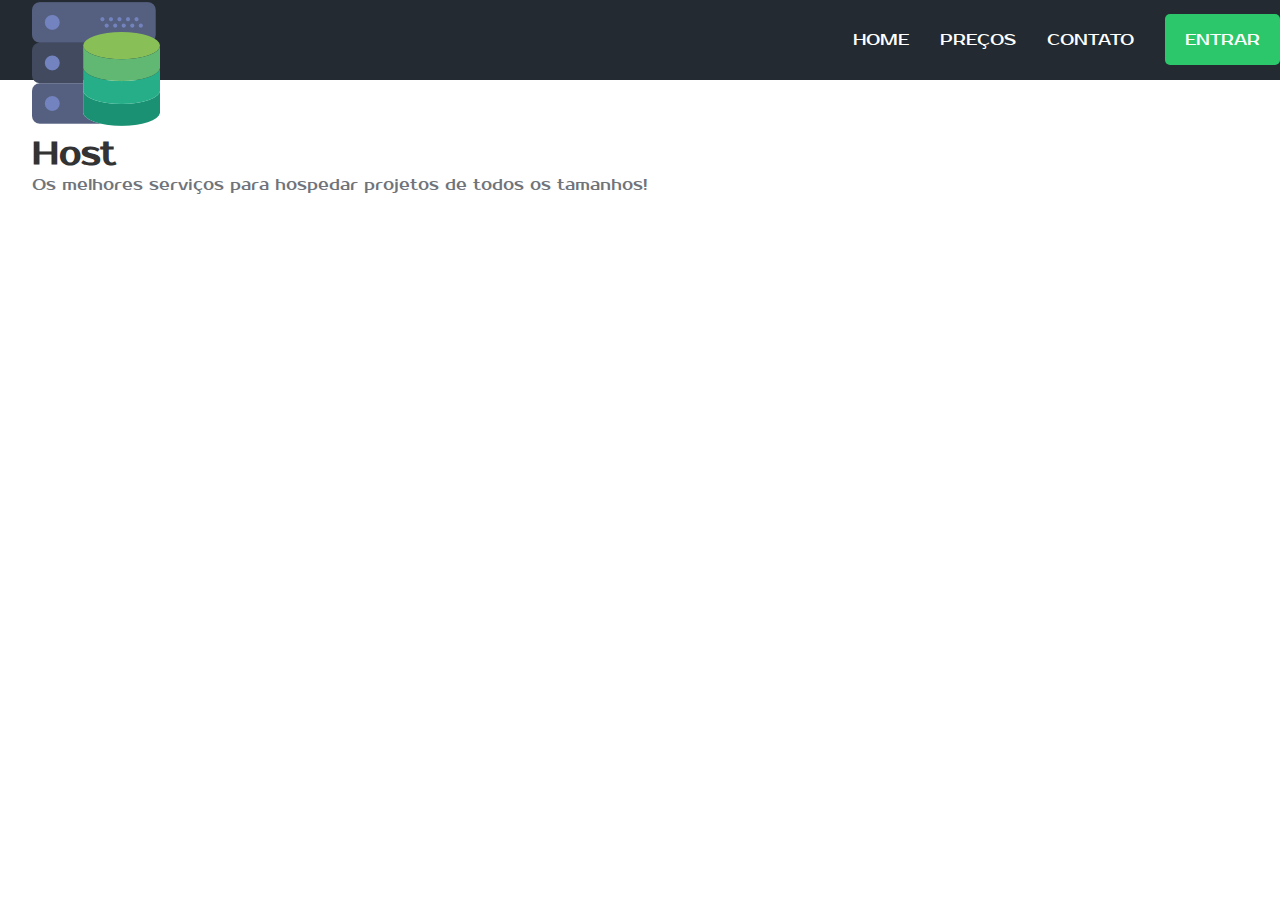
==== Projetos/3 - responsividade/index.html @ a3c9c607 "Início HTML (nav e banner) e CSS (estilo geral e nav)" ====
<!DOCTYPE html>
<html lang="en">
<head>
    <meta charset="UTF-8">
    <meta http-equiv="X-UA-Compatible" content="IE=edge">
    <meta name="viewport" content="width=device-width, initial-scale=1.0">
    <title>HOST</title>
    <!-- Ícones: cdnjs usando o font-awesome, uso i.fas.fa-nome-do-icone -->
    <link rel="stylesheet" href="https://cdnjs.cloudflare.com/ajax/libs/font-awesome/6.2.1/css/all.min.css" integrity="sha512-MV7K8+y+gLIBoVD59lQIYicR65iaqukzvf/nwasF0nqhPay5w/9lJmVM2hMDcnK1OnMGCdVK+iQrJ7lzPJQd1w==" crossorigin="anonymous" referrerpolicy="no-referrer" />
    <!-- Fonte -->
    <link rel="preconnect" href="https://fonts.googleapis.com"><link rel="preconnect" href="https://fonts.gstatic.com" crossorigin><link href="https://fonts.googleapis.com/css2?family=Prosto+One&display=swap" rel="stylesheet">
    <!-- Estilos -->
    <link rel="stylesheet" href="./css/style.css">
</head>
<body>
<div class="container">
    <div class="navbar-container">
        <nav>
            <a href="#">
                <img src="/Projetos/3 - responsividade/img/hdchostlogo.png" alt="Logo Host" class="log">
            </a>
            <ul class="navbar-items">
                <li>
                    <a href="#">Home</a>
                </li>
                <li>
                    <a href="#">Preços</a>
                </li>
                <li>
                    <a href="#">Contato</a>
                </li>
                <li>
                    <a href="#" class="default-btn">Entrar</a>
                </li>
            </ul>
        </nav>
        <main>
            <div class="main-banner">
                <h1>Host</h1>
                <p>Os melhores serviços para hospedar projetos de todos os tamanhos!</p>
            </div>
        </main>
    </div>
</div>

</body>
</html>
---- Projetos/3 - responsividade/css/style.css ----
/* Geral */
* {
    margin: 0;
    padding: 0;
    font-family: 'Prosto One', cursive;
    box-sizing: border-box;
}

:root {
    --title: #333;
    --paragraph: #70747A;
    --navbar-container: #232A31;
    --navbar-a: #FFF;
    --navbar-a-hover: #9A9A9A;
    --default-btn: #2CC76A;
    --default-btn-hover: #22BB5F;
    --default-btn-hover-text: #000;
}   

h1, h2, h3 {
    color: var(--title);
}

p {
    color: var(--paragraph);
}

/* Navbar */
.navbar-container {
    width: 100%;
    height: 80px;
    background-color: var(--navbar-container);
    padding: 0 2rem;
}

.nav {
    position: relative;
}

.logo {
    width: 50px;
    margin-top: 15px;
}

.navbar-items {
    position: absolute;
    right: 0;
    height: 80px;
    line-height: 80px;
    margin: 0;
    display: inline-block;
}

.navbar-items li {
    display: inline-block;
    text-transform: uppercase;
    margin-left: 25px;
}

.navbar-items a {
    color: var(--navbar-a);
    text-decoration: none;
    transition: .5s;
}

.navbar-items a:hover {
    color: var(--navbar-a-hover);
}

.default-btn {
    padding: 15px 20px;
    background-color: var(--default-btn);
    border-radius: 5px;
}

.navbar-items .default-btn:hover {
    background-color: var(--default-btn);
    color: var(--default-btn-hover-text);
}
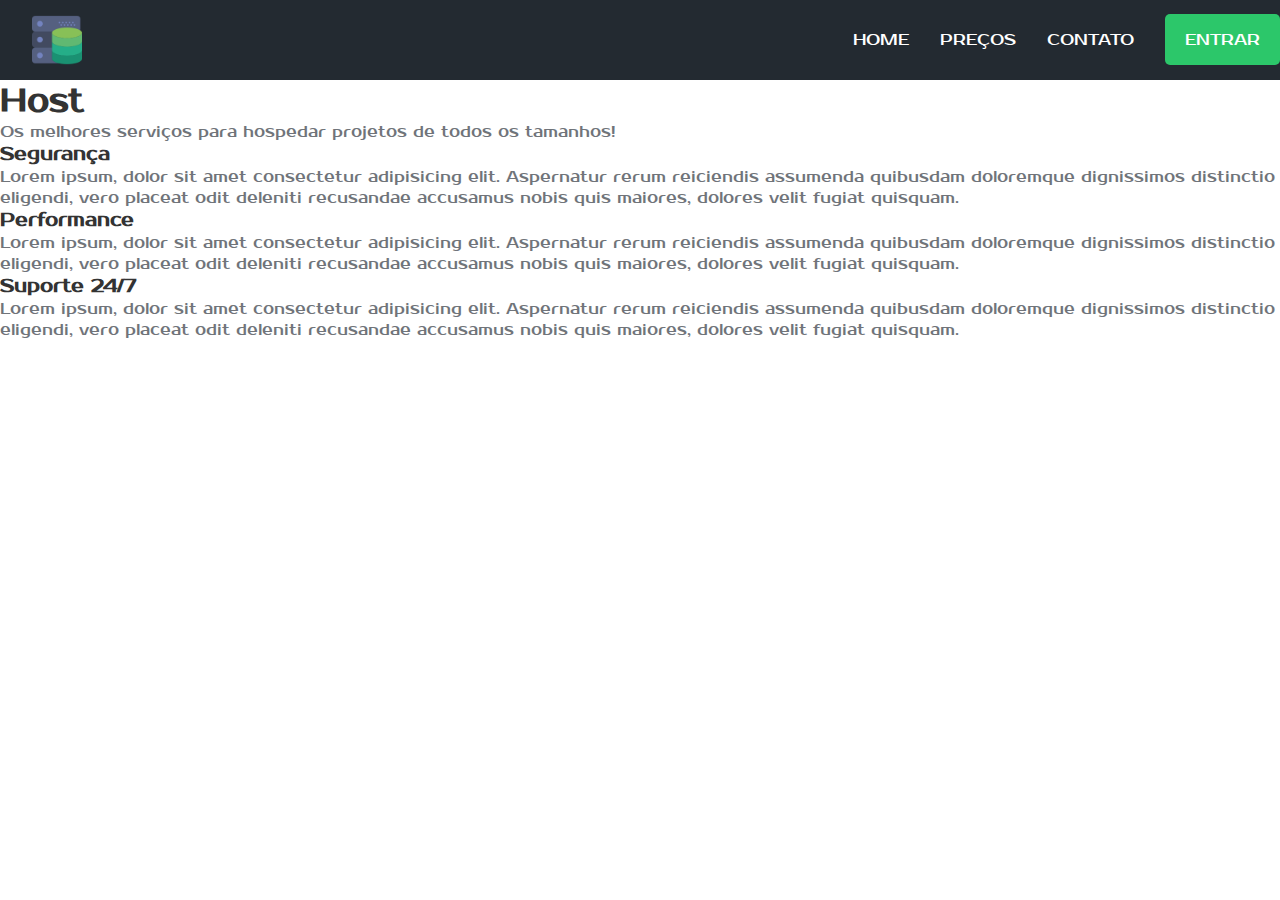
==== commit 263bfa62: "HTML para sessão benefícios" ====
--- a/Projetos/3 - responsividade/index.html
+++ b/Projetos/3 - responsividade/index.html
@@ -1,47 +1,80 @@
 <!DOCTYPE html>
 <html lang="en">
+
 <head>
     <meta charset="UTF-8">
     <meta http-equiv="X-UA-Compatible" content="IE=edge">
     <meta name="viewport" content="width=device-width, initial-scale=1.0">
     <title>HOST</title>
     <!-- Ícones: cdnjs usando o font-awesome, uso i.fas.fa-nome-do-icone -->
-    <link rel="stylesheet" href="https://cdnjs.cloudflare.com/ajax/libs/font-awesome/6.2.1/css/all.min.css" integrity="sha512-MV7K8+y+gLIBoVD59lQIYicR65iaqukzvf/nwasF0nqhPay5w/9lJmVM2hMDcnK1OnMGCdVK+iQrJ7lzPJQd1w==" crossorigin="anonymous" referrerpolicy="no-referrer" />
+    <link rel="stylesheet" href="https://cdnjs.cloudflare.com/ajax/libs/font-awesome/6.2.1/css/all.min.css"
+        integrity="sha512-MV7K8+y+gLIBoVD59lQIYicR65iaqukzvf/nwasF0nqhPay5w/9lJmVM2hMDcnK1OnMGCdVK+iQrJ7lzPJQd1w=="
+        crossorigin="anonymous" referrerpolicy="no-referrer" />
     <!-- Fonte -->
-    <link rel="preconnect" href="https://fonts.googleapis.com"><link rel="preconnect" href="https://fonts.gstatic.com" crossorigin><link href="https://fonts.googleapis.com/css2?family=Prosto+One&display=swap" rel="stylesheet">
+    <link rel="preconnect" href="https://fonts.googleapis.com">
+    <link rel="preconnect" href="https://fonts.gstatic.com" crossorigin>
+    <link href="https://fonts.googleapis.com/css2?family=Prosto+One&display=swap" rel="stylesheet">
     <!-- Estilos -->
     <link rel="stylesheet" href="./css/style.css">
 </head>
+
 <body>
-<div class="container">
-    <div class="navbar-container">
-        <nav>
-            <a href="#">
-                <img src="/Projetos/3 - responsividade/img/hdchostlogo.png" alt="Logo Host" class="log">
-            </a>
-            <ul class="navbar-items">
-                <li>
-                    <a href="#">Home</a>
-                </li>
-                <li>
-                    <a href="#">Preços</a>
-                </li>
-                <li>
-                    <a href="#">Contato</a>
-                </li>
-                <li>
-                    <a href="#" class="default-btn">Entrar</a>
-                </li>
-            </ul>
-        </nav>
+    <div class="container">
+        <div class="navbar-container">
+            <nav>
+                <a href="#">
+                    <img src="/Projetos/3 - responsividade/img/hdchostlogo.png" alt="Logo Host" class="logo">
+                </a>
+                <ul class="navbar-items">
+                    <li>
+                        <a href="#">Home</a>
+                    </li>
+                    <li>
+                        <a href="#">Preços</a>
+                    </li>
+                    <li>
+                        <a href="#">Contato</a>
+                    </li>
+                    <li>
+                        <a href="#" class="default-btn">Entrar</a>
+                    </li>
+                </ul>
+            </nav>
+        </div>
         <main>
             <div class="main-banner">
                 <h1>Host</h1>
                 <p>Os melhores serviços para hospedar projetos de todos os tamanhos!</p>
             </div>
+            <section class="services-container">
+                <ul>
+                    <li>
+                        <i class="fas fa-shield-alt"></i>
+                        <h3>Segurança</h3>
+                        <p>Lorem ipsum, dolor sit amet consectetur adipisicing elit. Aspernatur rerum reiciendis
+                            assumenda quibusdam doloremque dignissimos distinctio eligendi, vero placeat odit deleniti
+                            recusandae accusamus nobis quis maiores, dolores velit fugiat quisquam.
+                        </p>
+                    </li>
+                    <li>
+                        <i class="fas fa-rocket"></i>
+                        <h3>Performance</h3>
+                        <p>Lorem ipsum, dolor sit amet consectetur adipisicing elit. Aspernatur rerum reiciendis
+                            assumenda quibusdam doloremque dignissimos distinctio eligendi, vero placeat odit deleniti
+                            recusandae accusamus nobis quis maiores, dolores velit fugiat quisquam.
+                        </p>
+                    </li>
+                    <li>
+                        <i class="fas fa-comments"></i>
+                        <h3>Suporte 24/7</h3>
+                        <p>Lorem ipsum, dolor sit amet consectetur adipisicing elit. Aspernatur rerum reiciendis
+                            assumenda quibusdam doloremque dignissimos distinctio eligendi, vero placeat odit deleniti
+                            recusandae accusamus nobis quis maiores, dolores velit fugiat quisquam.
+                        </p>
+                    </li>
+                </ul>
+            </section>
         </main>
     </div>
-</div>
-
 </body>
 </html>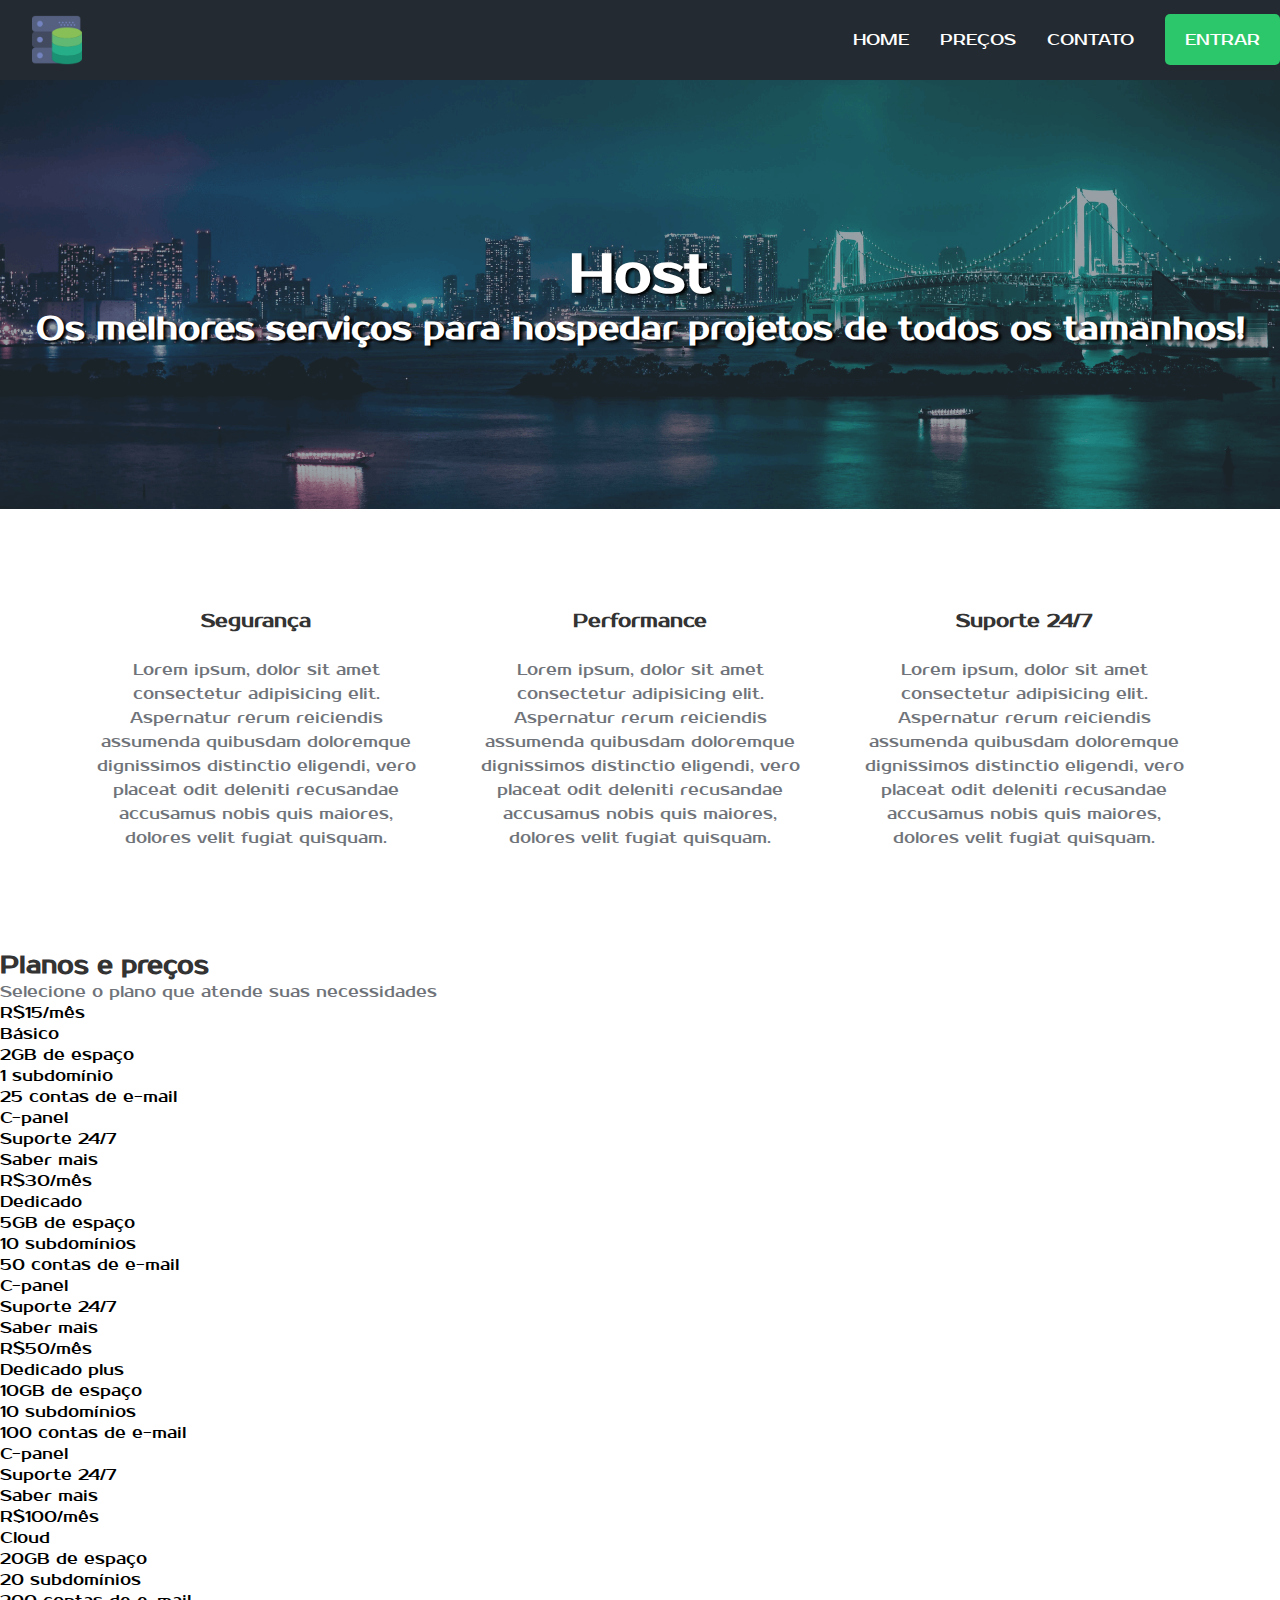
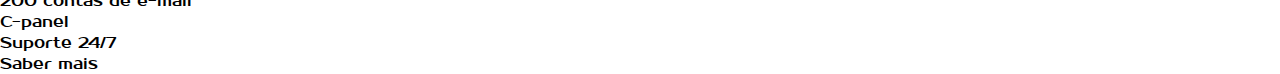
==== commit 7ef7465b: "HTML Sessão planos e preços" ====
--- a/Projetos/3 - responsividade/index.html
+++ b/Projetos/3 - responsividade/index.html
@@ -74,6 +74,60 @@
                     </li>
                 </ul>
             </section>
+            <section class="pricing-container">
+                <h2>Planos e preços</h2>
+                <p>Selecione o plano que atende suas necessidades</p>
+                <div class="plans-container">
+                    <div class="plan">
+                        <ul>
+                            <li class="price">R$15/mês</li>
+                            <li class="plan-name">Básico</li>
+                            <li>2GB de espaço</li>
+                            <li>1 subdomínio</li>
+                            <li>25 contas de e-mail</li>
+                            <li>C-panel</li>
+                            <li>Suporte 24/7</li>
+                            <li class="plan-btn">Saber mais</li>
+                        </ul>
+                    </div>
+                    <div class="plan">
+                        <ul>
+                            <li class="price">R$30/mês</li>
+                            <li class="plan-name">Dedicado</li>
+                            <li>5GB de espaço</li>
+                            <li>10 subdomínios</li>
+                            <li>50 contas de e-mail</li>
+                            <li>C-panel</li>
+                            <li>Suporte 24/7</li>
+                            <li class="plan-btn">Saber mais</li>
+                        </ul>
+                    </div>
+                    <div class="plan">
+                        <ul>
+                            <li class="price recommended">R$50/mês</li>
+                            <li class="plan-name">Dedicado plus</li>
+                            <li>10GB de espaço</li>
+                            <li>10 subdomínios</li>
+                            <li>100 contas de e-mail</li>
+                            <li>C-panel</li>
+                            <li>Suporte 24/7</li>
+                            <li class="plan-btn">Saber mais</li>
+                        </ul>
+                    </div>
+                    <div class="plan">
+                        <ul>
+                            <li class="price">R$100/mês</li>
+                            <li class="plan-name">Cloud</li>
+                            <li>20GB de espaço</li>
+                            <li>20 subdomínios</li>
+                            <li>200 contas de e-mail</li>
+                            <li>C-panel</li>
+                            <li>Suporte 24/7</li>
+                            <li class="plan-btn">Saber mais</li>
+                        </ul>
+                    </div>
+                </div>
+            </section>
         </main>
     </div>
 </body>
--- a/Projetos/3 - responsividade/css/style.css
+++ b/Projetos/3 - responsividade/css/style.css
@@ -15,9 +15,14 @@
     --default-btn: #2CC76A;
     --default-btn-hover: #22BB5F;
     --default-btn-hover-text: #000;
-}   
+    --fas-fa-shield-alt: #2CC76A;
+    --fas-fa-rocket: #EF3F29;
+    --fas-fa-comments: #EF8F29 ;
+}
 
-h1, h2, h3 {
+h1,
+h2,
+h3 {
     color: var(--title);
 }
 
@@ -76,4 +81,73 @@
 .navbar-items .default-btn:hover {
     background-color: var(--default-btn);
     color: var(--default-btn-hover-text);
-}+}
+
+/* main banner */
+.main-banner {
+    background-image: url("../img/mainbanner.png");
+    padding: 10rem 0;
+    background-size: cover;
+    background-position: center;
+}
+
+.main-banner h1,
+.main-banner p {
+    color: var(--navbar-a);
+    text-align: center;
+    font-weight: bold;
+    text-shadow: var(--default-btn-hover-text) 3px 2px 3px;
+}
+
+.main-banner h1 {
+    font-size: 54px;
+}
+
+.main-banner p {
+    font-size: 32px;
+}
+
+/* Services */
+
+.services-container {
+    padding: 5rem 0;
+}
+
+.services-container ul{
+    display: flex;
+    width: 90%;
+    margin: 0 auto;
+}
+
+.services-container li {
+    flex: 1 1 200px;
+    list-style: none;
+    text-align: center;
+    padding: 20px;
+}
+
+.fas {
+    font-size: 60px;
+    margin-bottom: 15px;
+}
+
+.fa-shield-alt {
+    color: var(--fas-fa-shield-alt);
+}
+
+.fa-rocket {
+    color: var(--fas-fa-rocket);
+}
+
+.fa-comments {
+    color: var(--fas-fa-comments);
+}
+
+.services-container h3 {
+    margin-bottom: 25px;
+}
+
+.services-container p {
+    line-height: 24px;
+}
+
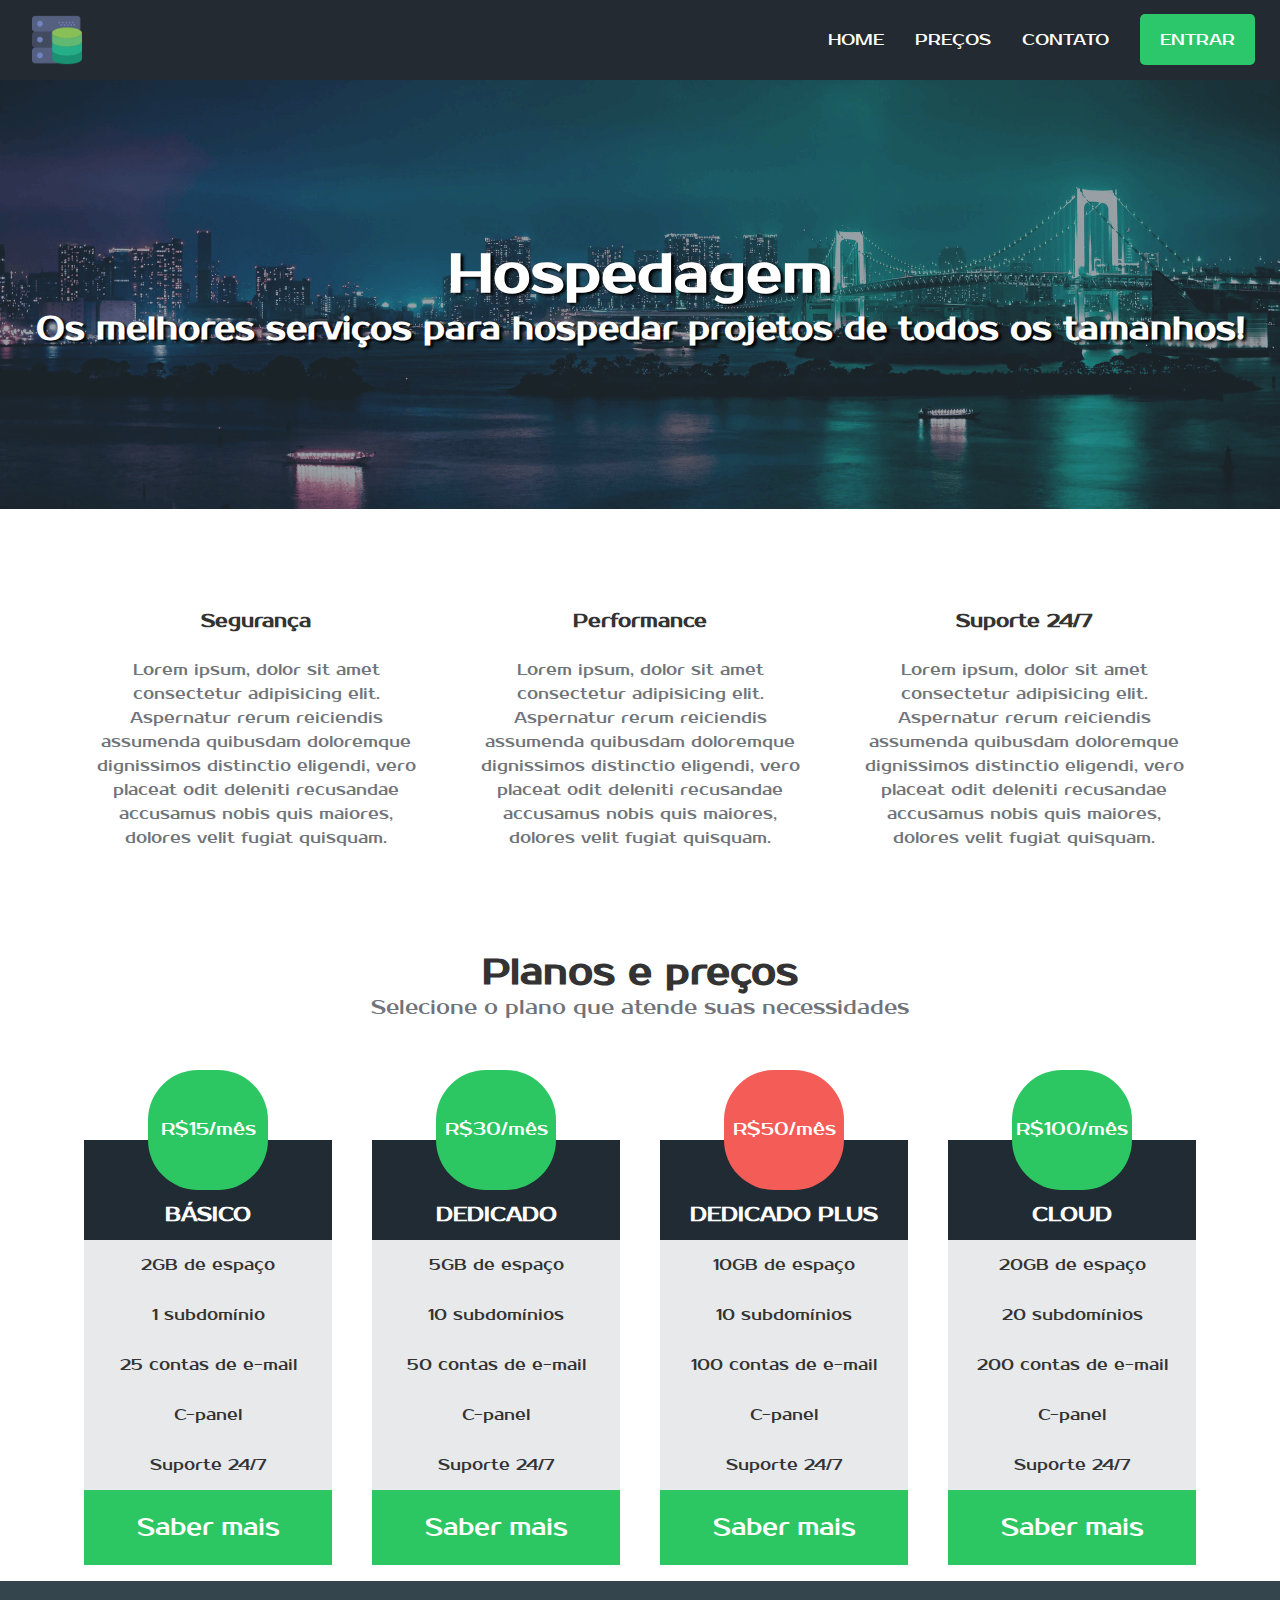
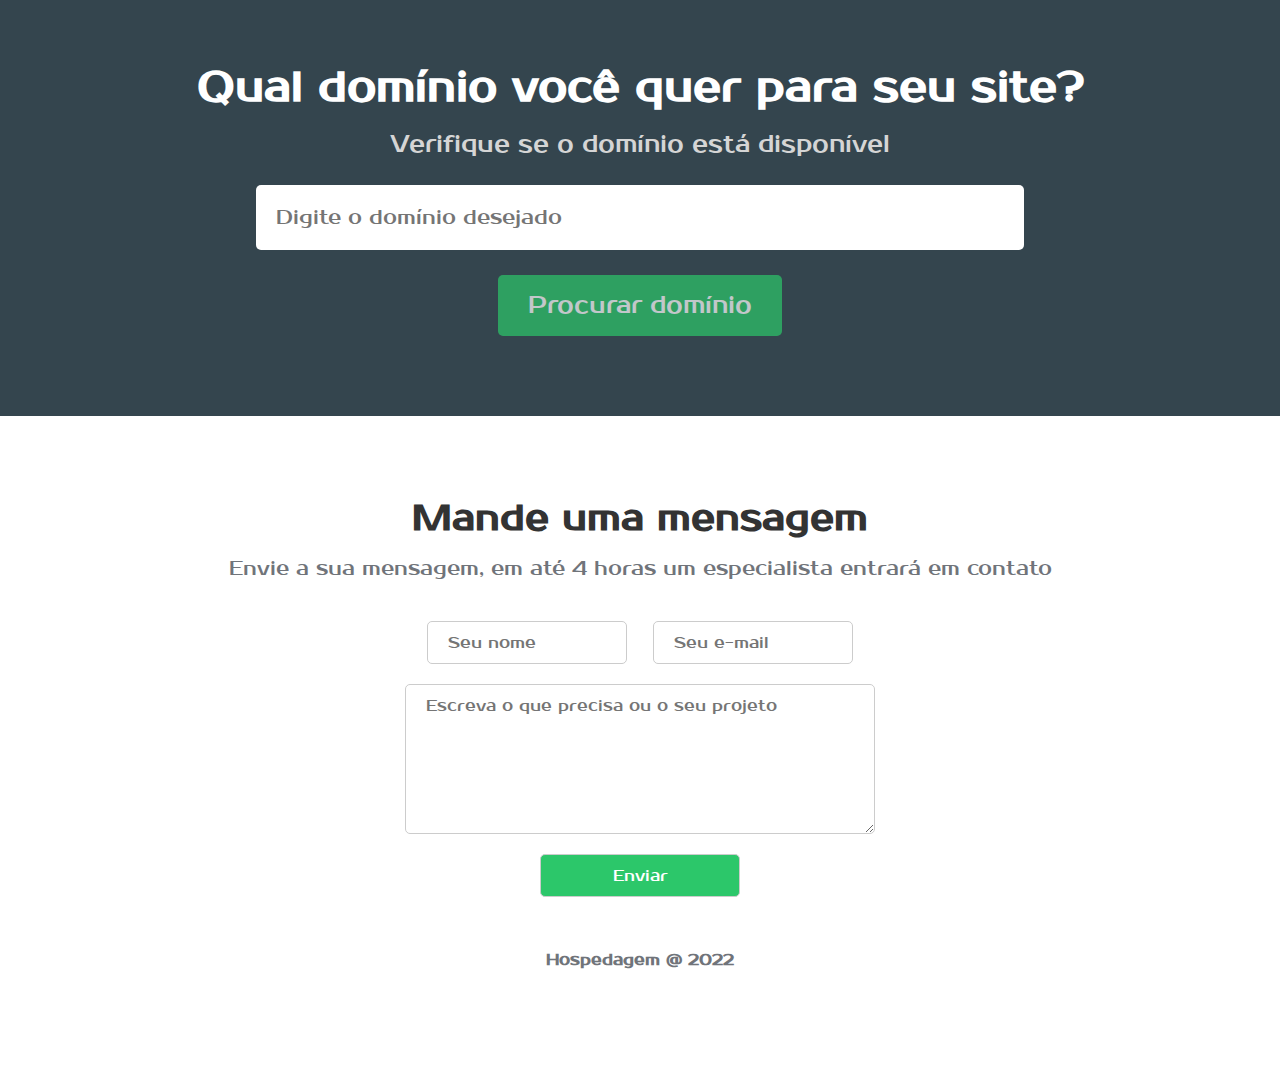
==== commit 0bfb4a9c: "Organização das pastas" ====
--- a/Projetos/3 - responsividade/index.html
+++ b/Projetos/3 - responsividade/index.html
@@ -5,7 +5,7 @@
     <meta charset="UTF-8">
     <meta http-equiv="X-UA-Compatible" content="IE=edge">
     <meta name="viewport" content="width=device-width, initial-scale=1.0">
-    <title>HOST</title>
+    <title>HOSPEDAGEM</title>
     <!-- Ícones: cdnjs usando o font-awesome, uso i.fas.fa-nome-do-icone -->
     <link rel="stylesheet" href="https://cdnjs.cloudflare.com/ajax/libs/font-awesome/6.2.1/css/all.min.css"
         integrity="sha512-MV7K8+y+gLIBoVD59lQIYicR65iaqukzvf/nwasF0nqhPay5w/9lJmVM2hMDcnK1OnMGCdVK+iQrJ7lzPJQd1w=="
@@ -15,7 +15,7 @@
     <link rel="preconnect" href="https://fonts.gstatic.com" crossorigin>
     <link href="https://fonts.googleapis.com/css2?family=Prosto+One&display=swap" rel="stylesheet">
     <!-- Estilos -->
-    <link rel="stylesheet" href="./css/style.css">
+    <link rel="stylesheet" href="./assets/css/style.css">
 </head>
 
 <body>
@@ -23,7 +23,7 @@
         <div class="navbar-container">
             <nav>
                 <a href="#">
-                    <img src="/Projetos/3 - responsividade/img/hdchostlogo.png" alt="Logo Host" class="logo">
+                    <img src="./assets/img/hdchostlogo.png" alt="Logo Host" class="logo">
                 </a>
                 <ul class="navbar-items">
                     <li>
@@ -43,7 +43,7 @@
         </div>
         <main>
             <div class="main-banner">
-                <h1>Host</h1>
+                <h1>Hospedagem</h1>
                 <p>Os melhores serviços para hospedar projetos de todos os tamanhos!</p>
             </div>
             <section class="services-container">
@@ -128,7 +128,28 @@
                     </div>
                 </div>
             </section>
+            <section class="searchdomain-container">
+                <h2>Qual domínio você quer para seu site?</h2>
+                <p>Verifique se o domínio está disponível</p>
+                <form>
+                    <input type="text" nome="domain" id="domain" placeholder="Digite o domínio desejado">
+                    <input type="submit" value="Procurar domínio">
+                </form>
+            </section>
+            <section class="contact-container">
+                <h2>Mande uma mensagem</h2>
+                <p>Envie a sua mensagem, em até 4 horas um especialista entrará em contato</p>
+                <form>
+                    <input type="text" name="name" id="name" placeholder="Seu nome">
+                    <input type="email" name="email" id="email" placeholder="Seu e-mail">
+                    <textarea name="message" id="message" placeholder="Escreva o que precisa ou o seu projeto"></textarea>
+                    <input type="submit" value="Enviar">
+                </form>
+            </section>
         </main>
+        <footer>
+            <p>Hospedagem @ 2022</p>
+        </footer>
     </div>
 </body>
 </html>--- a/Projetos/3 - responsividade/assets/css/style.css
+++ b/Projetos/3 - responsividade/assets/css/style.css
@@ -0,0 +1,420 @@
+/* geral */
+* {
+    margin: 0;
+    padding: 0;
+    font-family: 'Prosto One', cursive;
+    box-sizing: border-box;
+}
+
+h1,
+h2,
+h3 {
+    color: #333;
+}
+
+p {
+    color: #70747A;
+}
+
+/* navbar */
+.navbar-container {
+    width: 100%;
+    height: 80px;
+    background-color: #232A31;
+    padding: 0 2rem;
+}
+
+.nav {
+    position: relative;
+}
+
+.logo {
+    width: 50px;
+    margin-top: 15px;
+}
+
+.navbar-items {
+    position: absolute;
+    right: 25px;
+    height: 80px;
+    line-height: 80px;
+    margin: 0;
+    display: inline-block;
+}
+
+.navbar-items li {
+    display: inline-block;
+    text-transform: uppercase;
+    margin-left: 25px;
+}
+
+.navbar-items a {
+    color:#FFF;
+    text-decoration: none;
+    transition: .5s;
+}
+
+.navbar-items a:hover {
+    color:#9A9A9A;
+}
+
+.default-btn {
+    padding: 15px 20px;
+    background-color: #2CC76A;
+    border-radius: 5px;
+}
+
+.navbar-items .default-btn:hover {
+    background-color: #22BB5F;
+    color: #000;
+}
+
+/* main banner */
+.main-banner {
+    background-image: url("../img/mainbanner.png");
+    padding: 10rem 0;
+    background-size: cover;
+    background-position: center;
+}
+
+.main-banner h1,
+.main-banner p {
+    color: #FFF;
+    text-align: center;
+    font-weight: bold;
+    text-shadow: #000 3px 2px 3px;
+}
+
+.main-banner h1 {
+    font-size: 54px;
+}
+
+.main-banner p {
+    font-size: 32px;
+}
+
+/* services */
+
+.services-container {
+    padding: 5rem 0;
+}
+
+.services-container ul {
+    display: flex;
+    width: 90%;
+    margin: 0 auto;
+}
+
+.services-container li {
+    flex: 1 1 200px;
+    list-style: none;
+    text-align: center;
+    padding: 20px;
+}
+
+.fas {
+    font-size: 60px;
+    margin-bottom: 15px;
+}
+
+.fa-shield-alt {
+    color: #2CC76A;
+}
+
+.fa-rocket {
+    color: #EF3F29;
+}
+
+.fa-comments {
+    color: #EF8F29;
+}
+
+.services-container h3 {
+    margin-bottom: 25px;
+}
+
+.services-container p {
+    line-height: 24px;
+}
+
+/* prices and plans */
+.pricing-container {
+    padding-bottom: 1rem;
+    text-align: center;
+}
+
+.pricing-container h2 {
+    font-size: 36px;
+}
+
+.pricing-container p {
+    font-size: 20px;
+}
+
+.plans-container {
+    display: flex;
+    justify-content: space-between;
+    width: 90%;
+    margin: 50px auto 0;
+}
+
+.plan {
+    flex: 1;
+    max-width: 275px;
+    margin: 0 20px;
+}
+
+.plan ul {
+    padding: 0;
+}
+
+.plan li {
+    list-style: none;
+    height: 50px;
+    line-height: 50px;
+    background-color: #E8E9EA;
+    color: #333;
+}
+
+.plan .price {
+    width: 120px;
+    height: 120px;
+    border-radius: 50px;
+    background-color: #2CC762;
+    color: #FFF;
+    text-align: center;
+    line-height: 120px;
+    margin: 0 auto -50px;
+    font-size: 18px;
+    position: relative;
+}
+
+.plan .plan-name {
+    text-transform: uppercase;
+    font-size: 20px;
+    font-weight: bold;
+    color: #FFF;
+    background-color: #202B34;
+    padding: 50px 0;
+}
+
+.plan .plan-btn {
+    background-color: #2CC762;
+    color: #FFF;
+    font-size: 24px;
+    height: 75px;
+    line-height: 75px;
+    cursor: pointer;
+}
+
+.plan .recommended {
+    background-color: #F45C57;
+}
+
+/* search domain */
+.searchdomain-container {
+    background-color: #34454E;
+    text-align: center;
+    padding: 5rem 0;
+}
+
+.searchdomain-container h2 {
+    color: #FFF;
+    font-size: 42px;
+    margin-bottom: 15px;
+}
+
+.searchdomain-container p {
+    color: #d5d5d5;
+    font-size: 24px;
+    margin-bottom: 25px;
+}
+
+.searchdomain-container input {
+    display: block;
+    border: none;
+    border-radius: 5px;
+    margin: 0 auto;
+}
+
+.searchdomain-container input[type="text"] {
+    width: 60%;
+    padding: 20px;
+    font-size: 20px;
+    margin-bottom: 25px;
+}
+
+.searchdomain-container input[type="submit"] {
+    background-color: #2CC76A;
+    padding: 15px 30px;
+    color: #FFF;
+    font-size: 24px;
+    cursor: pointer;
+    opacity: .7;
+}
+
+.searchdomain-container input[type="submit"]:hover {
+    opacity: 1;
+}
+
+/* contact form */
+.contact-container {
+    text-align: center;
+    padding: 5rem 0 2rem 0;
+}
+ 
+.contact-container h2 {
+    font-size: 36px;
+    margin-bottom: 15px;
+}
+
+.contact-container p {
+    font-size: 20px;
+    margin-bottom: 40px;
+}
+
+.contact-container input,
+.contact-container textarea {
+    width: 200px;
+    padding: 10px 20px;
+    font-size: 16px;
+    border-radius: 5px;
+    border: 1px solid #CCC;
+    margin: 0 10px 20px;
+}
+
+.contact-container textarea {
+    display: block;
+    margin: 0 auto 20px;
+    width: 470px;
+    height: 150px;
+}
+
+.contact-container input[type="submit"] {
+    display: block;
+    margin: 0 auto;
+    background-color: #2CC76A;
+    color: #FFF;
+    cursor: pointer;
+}
+
+/* footer */
+footer {
+    text-align: center;
+    font-weight: bold;
+    margin: 20px 0 100px;
+}
+
+/* responsividade */
+
+/* 1 - small laptops (a partir de 1100px) */
+
+@media (max-width: 1100px) {
+
+    .plans-container {
+        width: 95%;
+    }
+
+    .plan {
+        margin: 0 5px;
+    }
+}
+
+ /* 2 - tablet (até 900px) */
+ 
+ @media (max-width: 900px) {
+     .main-banner {
+        font-size: 32px;
+        padding: 0 6rem;
+    }
+
+    .searchdomain-container {
+        padding: 2rem 4rem;
+    }
+}
+
+/* 3 - celular (até 576px) */
+
+@media (max-width: 576px) {
+    html, body {
+        overflow-x: hidden;
+    }
+
+    nav {
+        position: relative;
+    }
+
+    .navbar-items {
+        font-size: 11px;
+        margin-left: 3rem;
+    }
+
+    .navbar-items li {
+        margin-left: .5rem;
+    }
+
+    .main-banner {
+        padding: 45% 0;
+    }
+    
+    .main-banner h1 {
+        font-size: 50px;
+        margin-bottom: 1rem;
+    }
+    
+    .main-banner p {
+        padding: 0 1rem;
+        font-size: 20px;
+    }
+
+    .services-container {
+        padding: 3rem 0;
+    }   
+
+    .services-container ul {
+        flex-direction: column;
+    }
+
+    .plans-container {
+        flex-direction: column;
+        width: 100%;
+    }
+
+    .plan {
+        width: 100%;
+        max-width: 100%;
+        margin: 0;
+    }
+
+    .plan ul {
+        margin-top: 1rem;
+    }
+
+    .searchdomain-container h2 {
+        font-size: 30px;
+    }
+
+    .searchdomain-container p {
+        font-size: 20px;
+    }
+
+    .searchdomain-container input[type="text"] {
+        width: 100%;
+        font-size: 16px;
+    }
+
+    .searchdomain-container input[type="submit"] {
+        padding: 12px 20px;
+        font-size: 20px;
+    }
+
+    .contact-container {
+        padding: 3rem 3rem;
+    }
+
+    .contact-container input,
+    .contact-container textarea {
+        width: 100%;
+        margin: 10px 0;
+    }
+}